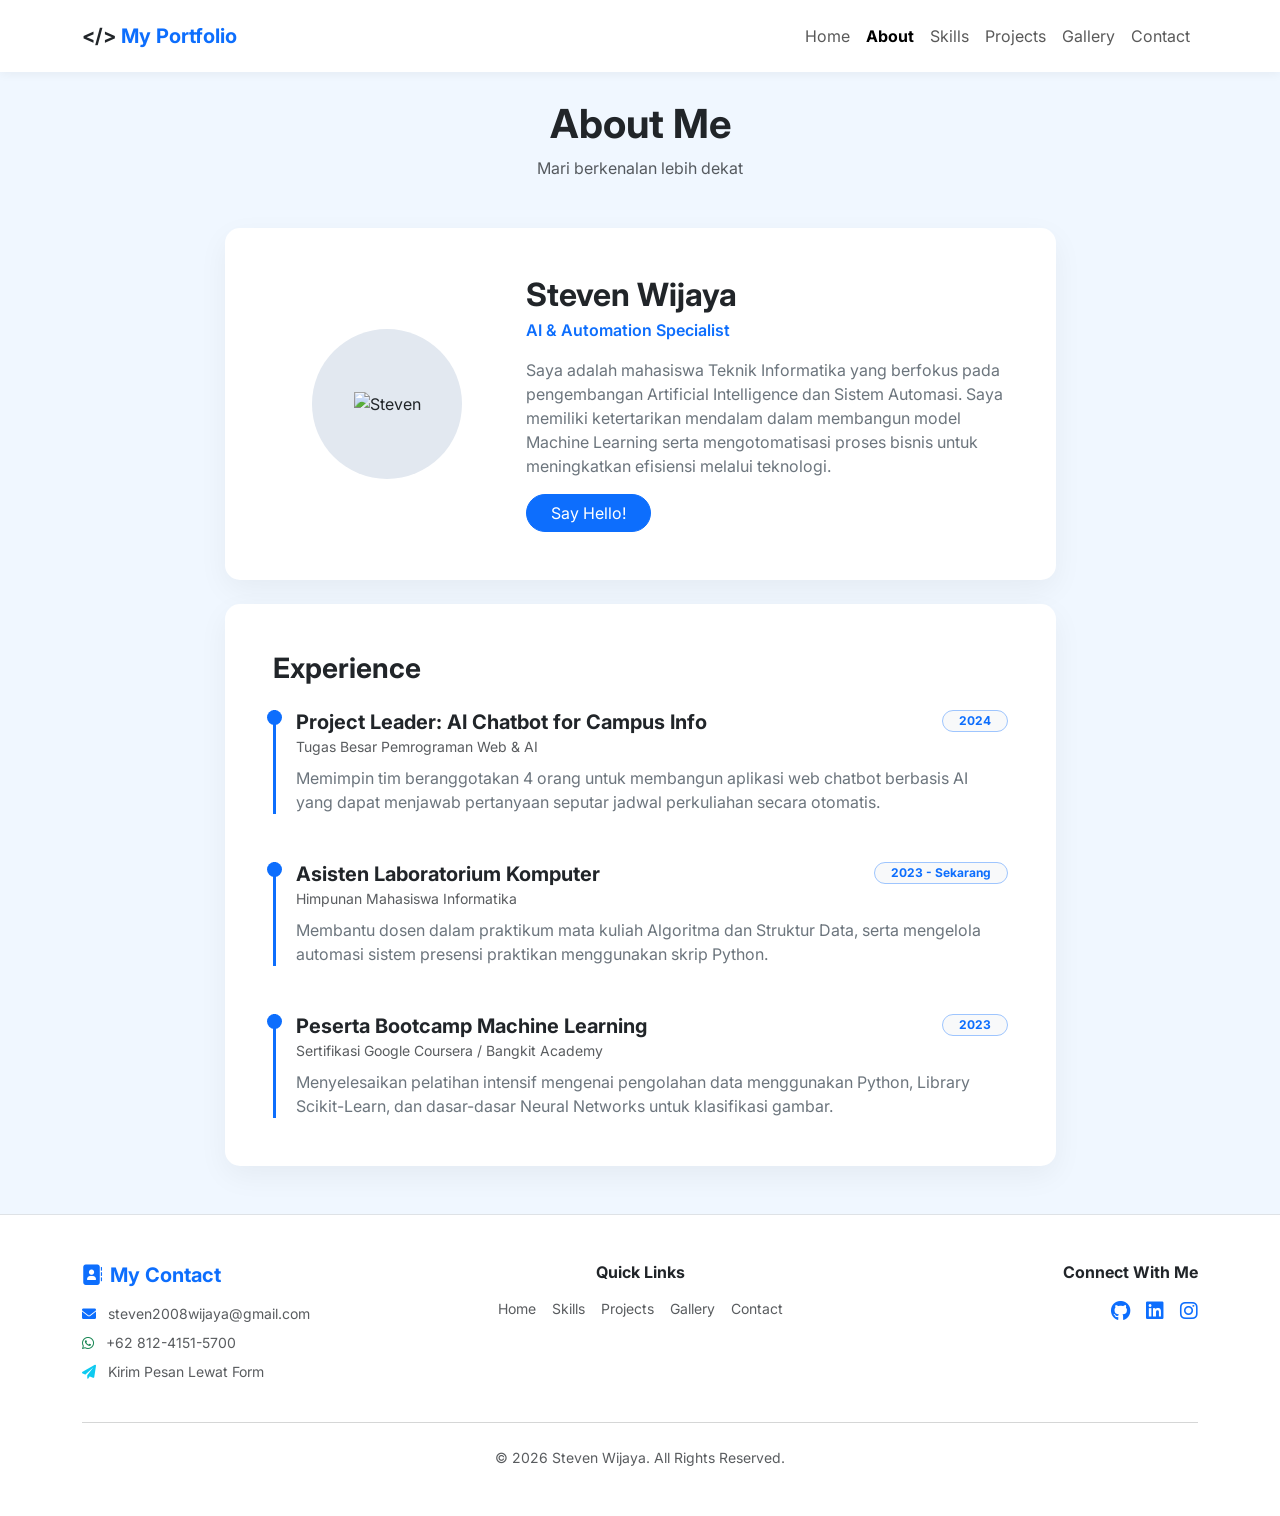
==== demo/src/main/resources/templates/About.html @ cfe8a4ed "first commit" ====
<!DOCTYPE html>
<html lang="en" xmlns:th="http://www.thymeleaf.org">
<head>
    <meta charset="UTF-8">
    <meta name="viewport" content="width=device-width, initial-scale=1.0">
    <title>About Me - Portofolio</title>
    <link href="https://cdn.jsdelivr.net/npm/bootstrap@5.3.0/dist/css/bootstrap.min.css" rel="stylesheet">
    <link href="https://fonts.googleapis.com/css2?family=Inter:wght@300;400;600;700&display=swap" rel="stylesheet">
    <link rel="stylesheet" href="https://cdnjs.cloudflare.com/ajax/libs/font-awesome/6.0.0/css/all.min.css">
    
    <link rel="stylesheet" th:href="@{/css/style.css}">
    
    <style>
        body {
            font-family: 'Inter', sans-serif;
            background-color: #f0f7ff;
            padding-top: 100px;
        }
        .navbar {
            background-color: white;
            box-shadow: 0 2px 10px rgba(0,0,0,0.05);
        }
        .profile-card, .experience-card {
            border: none;
            border-radius: 15px;
            box-shadow: 0 10px 30px rgba(0,0,0,0.05);
            background: #ffffff;
        }
        .profile-img-container {
            width: 150px;
            height: 150px;
            background-color: #e2e8f0;
            border-radius: 50%;
            display: flex;
            align-items: center;
            justify-content: center;
            margin: 0 auto;
            overflow: hidden; /* Tambahkan agar gambar tetap bulat sempurna */
        }
        .experience-item {
            border-left: 3px solid #0d6efd;
            padding-left: 20px;
            position: relative;
        }
        .experience-item::before {
            content: '';
            position: absolute;
            left: -9px;
            top: 0;
            width: 15px;
            height: 15px;
            background-color: #0d6efd;
            border-radius: 50%;
        }
        footer {
            background-color: #f8fbff;
            padding: 40px 0;
            margin-top: 80px;
        }
    </style>
</head>

<body>
    <nav class="navbar navbar-expand-lg navbar-light fixed-top p-3" id="main-nav">
        <div class="container">
            <a class="navbar-brand fw-bold text-primary" th:href="@{/}">
                <span class="text-dark">&lt;/&gt;</span> My Portfolio
            </a>

            <button class="navbar-toggler" type="button" data-bs-toggle="collapse" data-bs-target="#navbarNav">
                <span class="navbar-toggler-icon"></span>
            </button>

            <div class="collapse navbar-collapse justify-content-end" id="navbarNav">
                <ul class="navbar-nav">
                    <li class="nav-item"><a class="nav-link" th:href="@{/}">Home</a></li>
                    <li class="nav-item"><a class="nav-link active fw-bold" th:href="@{/about}">About</a></li>
                    <li class="nav-item"><a class="nav-link" th:href="@{/skills}">Skills</a></li>
                    <li class="nav-item"><a class="nav-link" th:href="@{/projects}">Projects</a></li>
                    <li class="nav-item"><a class="nav-link" th:href="@{/gallery}">Gallery</a></li>
                    <li class="nav-item"><a class="nav-link" th:href="@{/contact}">Contact</a></li>
                </ul>
            </div>
        </div>
    </nav>

    <main class="container">
        <div class="text-center mb-5">
            <h1 class="fw-bold">About Me</h1>
            <p class="text-muted">Mari berkenalan lebih dekat</p>
        </div>

        <div class="row justify-content-center">
            <div class="col-lg-9">
                
                <div class="card profile-card p-4 p-md-5 mb-4">
                    <div class="row align-items-center text-center text-md-start">
                        <div class="col-md-4 mb-4 mb-md-0">
                            <div class="profile-img-container">
                                <img th:src="@{/images/sho.jpg}" class="img-fluid" alt="Steven">
                            </div>
                        </div>
                        <div class="col-md-8">
                            <h2 class="fw-bold mb-1">Steven Wijaya</h2>
                            <p class="text-primary fw-semibold mb-3">AI & Automation Specialist</p>
                            <p class="text-secondary leading-relaxed">
                                Saya adalah mahasiswa Teknik Informatika yang berfokus pada pengembangan Artificial Intelligence dan Sistem Automasi. 
                                Saya memiliki ketertarikan mendalam dalam membangun model Machine Learning serta mengotomatisasi proses bisnis untuk meningkatkan efisiensi melalui teknologi.
                            </p>
                            <button class="btn btn-primary rounded-pill px-4" onclick="showHelloAlert()">
                                Say Hello!
                            </button>
                        </div>
                    </div>
                </div>

                <div class="card experience-card p-4 p-md-5">
                    <h3 class="fw-bold mb-4">Experience</h3>
                    
                    <div class="experience-list">
                        <div class="experience-item mb-5">
                            <div class="d-flex justify-content-between align-items-start mb-2">
                                <div>
                                    <h5 class="fw-bold mb-0">Project Leader: AI Chatbot for Campus Info</h5>
                                    <span class="text-muted small">Tugas Besar Pemrograman Web & AI</span>
                                </div>
                                <span class="badge bg-light text-primary border border-primary-subtle rounded-pill px-3">2024</span>
                            </div>
                            <p class="text-secondary mb-0">Memimpin tim beranggotakan 4 orang untuk membangun aplikasi web chatbot berbasis AI yang dapat menjawab pertanyaan seputar jadwal perkuliahan secara otomatis.</p>
                        </div>

                        <div class="experience-item mb-5">
                            <div class="d-flex justify-content-between align-items-start mb-2">
                                <div>
                                    <h5 class="fw-bold mb-0">Asisten Laboratorium Komputer</h5>
                                    <span class="text-muted small">Himpunan Mahasiswa Informatika</span>
                                </div>
                                <span class="badge bg-light text-primary border border-primary-subtle rounded-pill px-3">2023 - Sekarang</span>
                            </div>
                            <p class="text-secondary mb-0">Membantu dosen dalam praktikum mata kuliah Algoritma dan Struktur Data, serta mengelola automasi sistem presensi praktikan menggunakan skrip Python.</p>
                        </div>

                        <div class="experience-item">
                            <div class="d-flex justify-content-between align-items-start mb-2">
                                <div>
                                    <h5 class="fw-bold mb-0">Peserta Bootcamp Machine Learning</h5>
                                    <span class="text-muted small">Sertifikasi Google Coursera / Bangkit Academy</span>
                                </div>
                                <span class="badge bg-light text-primary border border-primary-subtle rounded-pill px-3">2023</span>
                            </div>
                            <p class="text-secondary mb-0">Menyelesaikan pelatihan intensif mengenai pengolahan data menggunakan Python, Library Scikit-Learn, dan dasar-dasar Neural Networks untuk klasifikasi gambar.</p>
                        </div>
                    </div>
                </div>

            </div>
        </div>
    </main>

    <footer class="bg-white border-top mt-5 py-5">
        <div class="container text-center text-md-start">
            <div class="row gy-4">
                <div class="col-md-4">
                    <h5 class="fw-bold mb-3 text-primary"><i class="fas fa-address-book me-2"></i>My Contact</h5>
                    <ul class="list-unstyled text-muted small">
                        <li class="mb-2"><i class="fas fa-envelope me-2 text-primary"></i> <a href="mailto:steven2008wijaya@gmail.com" class="text-decoration-none text-muted">steven2008wijaya@gmail.com</a></li>
                        <li class="mb-2"><i class="fab fa-whatsapp me-2 text-success"></i> <a href="https://wa.me/6281241515700" target="_blank" class="text-decoration-none text-muted">+62 812-4151-5700</a></li>
                        <li class="mb-2"><i class="fas fa-paper-plane me-2 text-info"></i> <a th:href="@{/contact}" class="text-decoration-none text-muted">Kirim Pesan Lewat Form</a></li>
                    </ul>
                </div>
                <div class="col-md-4 text-md-center">
                    <h6 class="fw-bold mb-3">Quick Links</h6>
                    <div class="d-flex flex-column flex-md-row justify-content-center gap-3">
                        <a th:href="@{/home}" class="text-decoration-none text-muted small">Home</a>
                        <a th:href="@{/skills}" class="text-decoration-none text-muted small">Skills</a>
                        <a th:href="@{/project}" class="text-decoration-none text-muted small">Projects</a>
                        <a th:href="@{/gallery}" class="text-decoration-none text-muted small">Gallery</a>
                        <a th:href="@{/contact}" class="text-decoration-none text-muted small">Contact</a>
                    </div>
                </div>
                <div class="col-md-4 text-md-end">
                    <h6 class="fw-bold mb-3">Connect With Me</h6>
                    <div class="d-flex justify-content-md-end gap-3 text-primary">
                        <a href="https://github.com/StevenWijaya-2008" target="_blank" class="text-primary"><i class="fab fa-github fa-lg"></i></a>
                        <a href="https://www.linkedin.com/in/steven-wijaya-649a02406" target="_blank" class="text-primary"><i class="fab fa-linkedin fa-lg"></i></a>
                        <a href="https://instagram.com/vennn08" target="_blank" class="text-primary"><i class="fab fa-instagram fa-lg"></i></a>
                    </div>
                </div>
            </div>
            <hr class="my-4 text-muted opacity-25">
            <div class="text-center">
                <p class="small text-muted mb-0">© 2026 Steven Wijaya. All Rights Reserved.</p>
            </div>
        </div>
    </footer>

    <script src="https://cdn.jsdelivr.net/npm/bootstrap@5.3.0/dist/js/bootstrap.bundle.min.js"></script>
    <script>
        function showHelloAlert() {
            alert("Halo! Senang Anda berkunjung ke profil saya. Mari berkolaborasi!");
        }
    </script>
</body>
</html>
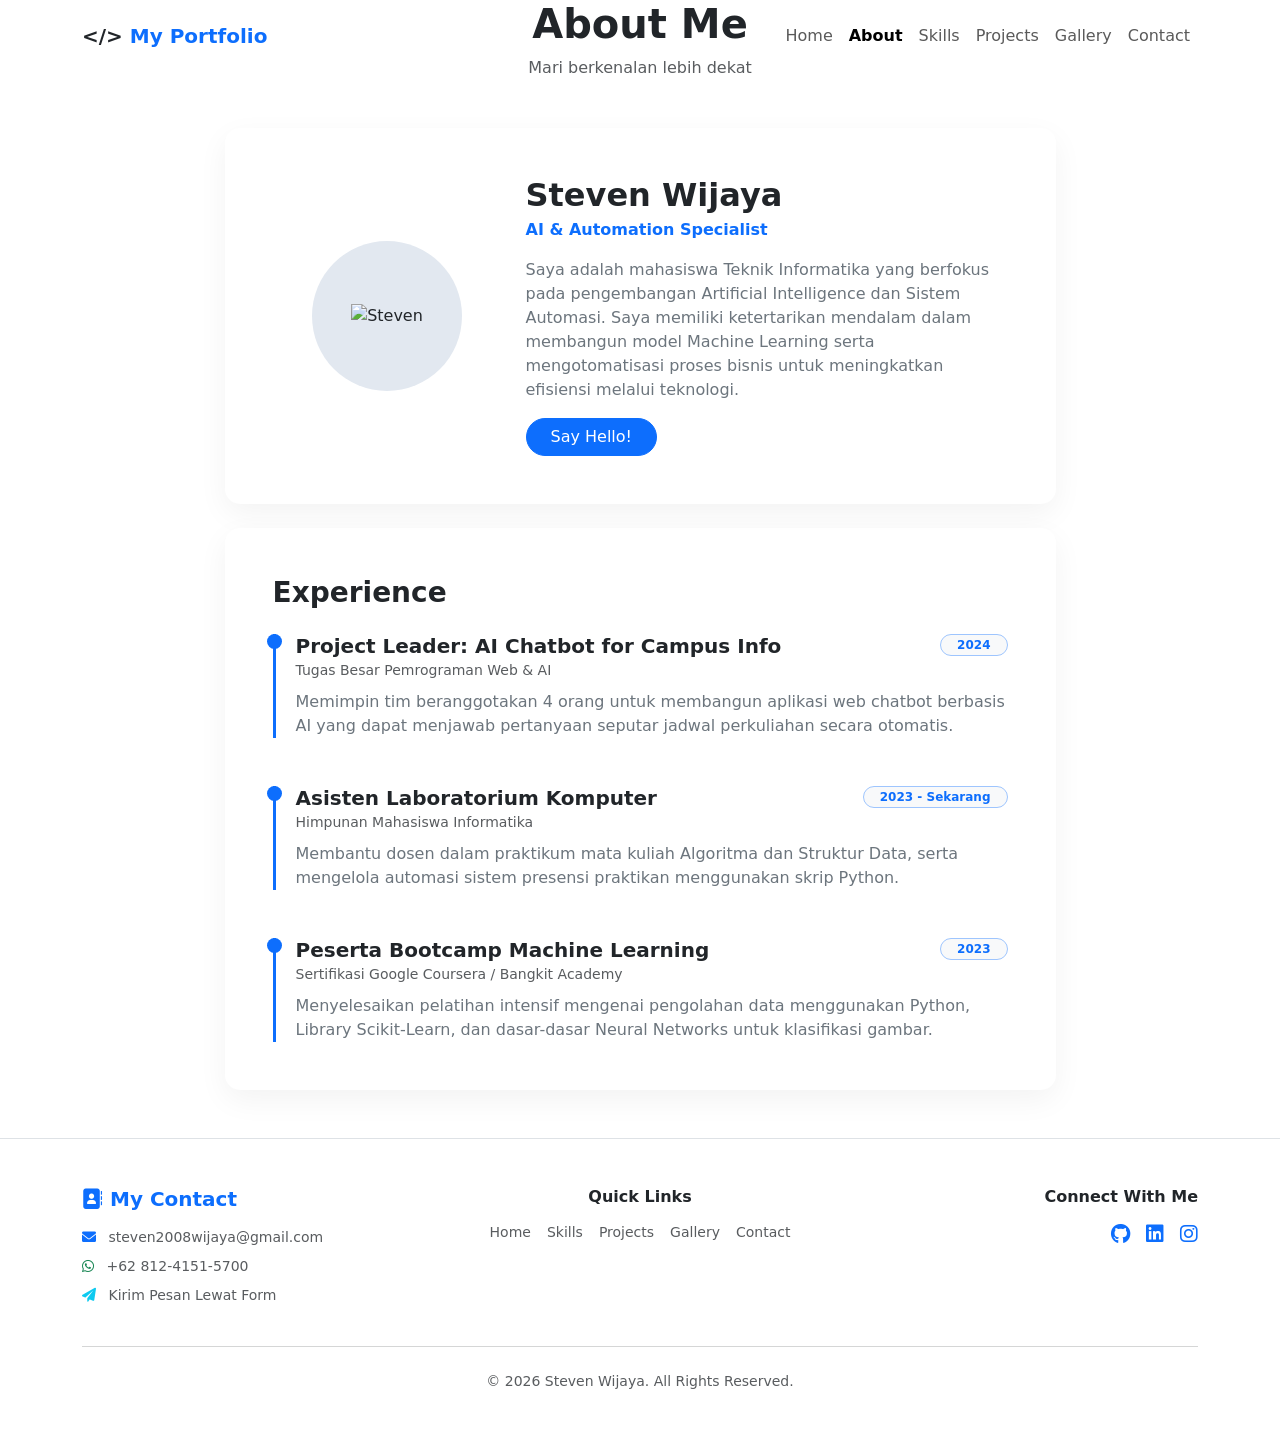
==== commit 8dd08589: "css eksternal" ====
--- a/demo/src/main/resources/templates/About.html
+++ b/demo/src/main/resources/templates/About.html
@@ -11,15 +11,6 @@
     <link rel="stylesheet" th:href="@{/css/style.css}">
     
     <style>
-        body {
-            font-family: 'Inter', sans-serif;
-            background-color: #f0f7ff;
-            padding-top: 100px;
-        }
-        .navbar {
-            background-color: white;
-            box-shadow: 0 2px 10px rgba(0,0,0,0.05);
-        }
         .profile-card, .experience-card {
             border: none;
             border-radius: 15px;
@@ -51,11 +42,6 @@
             height: 15px;
             background-color: #0d6efd;
             border-radius: 50%;
-        }
-        footer {
-            background-color: #f8fbff;
-            padding: 40px 0;
-            margin-top: 80px;
         }
     </style>
 </head>
